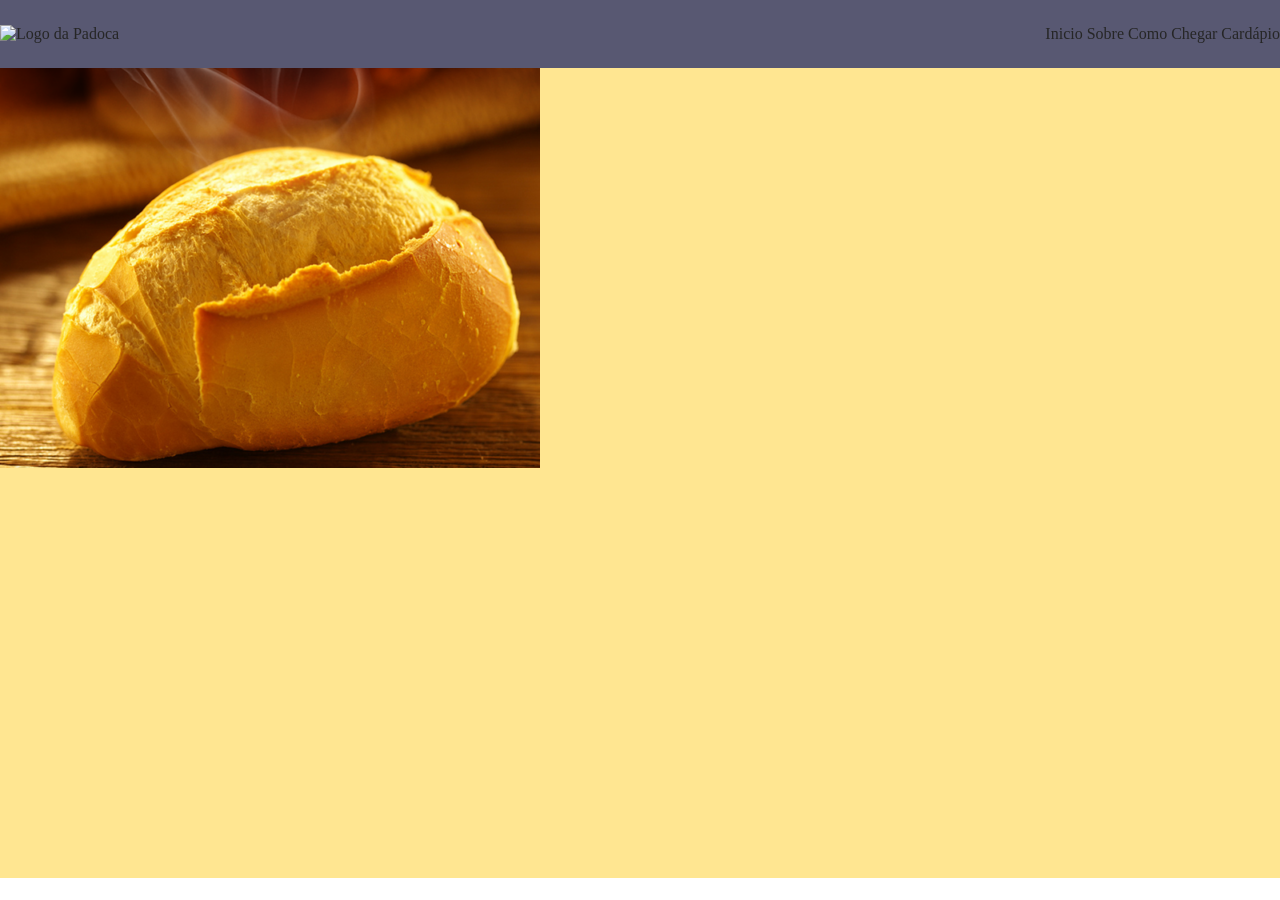
==== index.html @ 60c0a06d "terminar" ====
<!DOCTYPE html>
<html lang=" pt-BR">

<head>
<meta charset="UTF-8"/>
<meta name=""viewport
 content="wdth=device-width, initial-scale=1.0">
  <title>Padoca Mágica</title>
  <link rel="stylesheet" href=" ./css/home.css">
</head>

 <body>
    <header id="header" class="header">
        <img src="" alt="Logo da Padoca">

        <nav class="navigation">
            <a href="">Inicio</a>
            <a href="">Sobre</a>
            <a href="">Como Chegar</a>
            <a href="">Cardápio</a>
        </nav>
        
    
    </header>

    <main id="content" class="content">
        <section id="hero" class="hero">
            <img src="./assets/img/heroImage.png" alt="Pão quentinho">
            <svg><use href="./assets/icons/seta.svg"></use></svg>
        </section>
        
    </main>
 </body>
</html>
---- css/home.css ----
@import url(layout.css);

.hero {
    background-color: var(--cor-alternativa);

    height: 90vh;
}
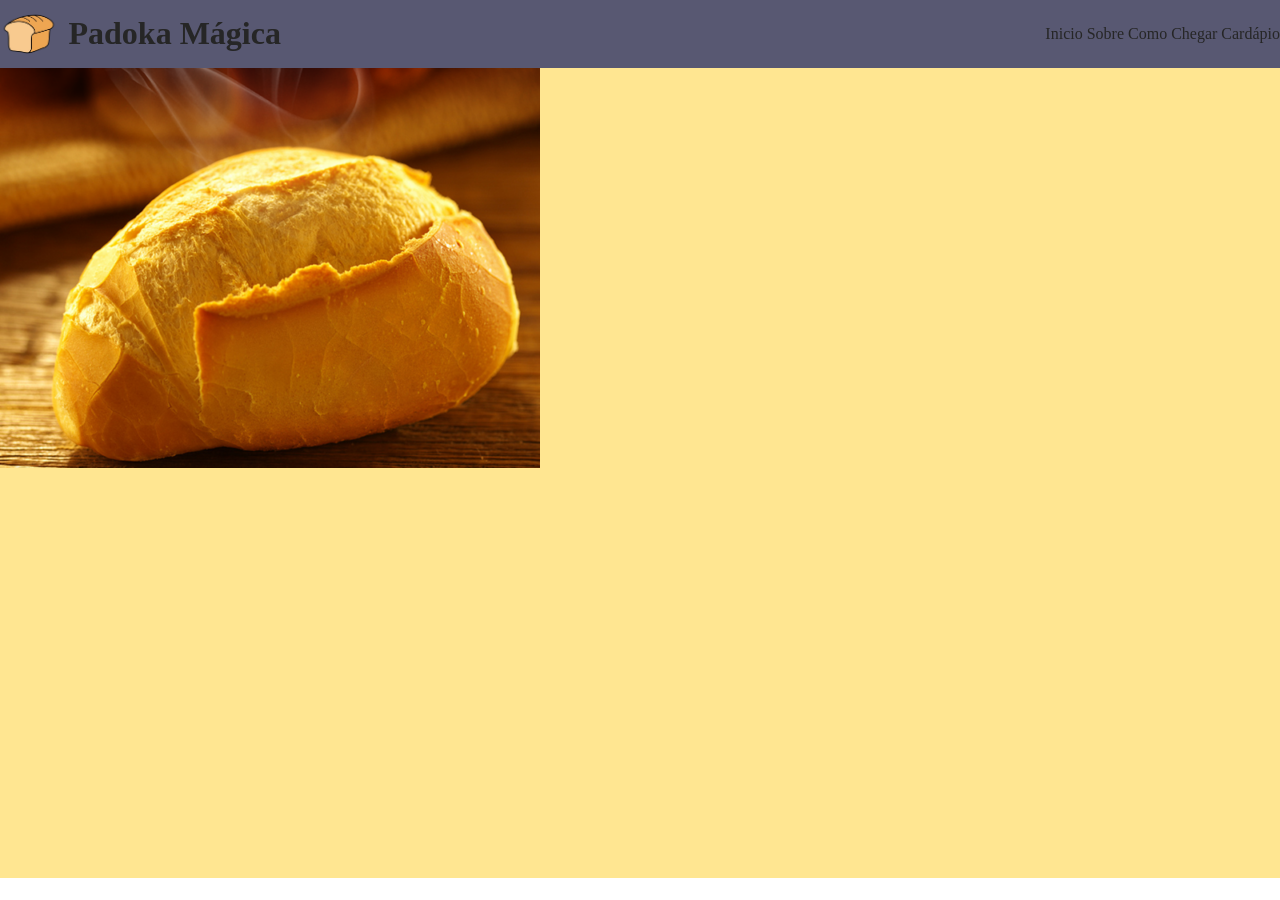
==== commit 1728927b: "terminar" ====
--- a/index.html
+++ b/index.html
@@ -1,3 +1,4 @@
+
 <!DOCTYPE html>
 <html lang=" pt-BR">
 
@@ -11,7 +12,11 @@
 
  <body>
     <header id="header" class="header">
-        <img src="" alt="Logo da Padoca">
+        <div class="logoContainer">
+
+            <img src="./assets/img/LogoImage.png" alt="Logo da padoca">
+            <h1>Padoka Mágica</h1>
+        </div>
 
         <nav class="navigation">
             <a href="">Inicio</a>
@@ -23,7 +28,7 @@
     
     </header>
 
-    <main id="content" class="content">
+    <main id="content">
         <section id="hero" class="hero">
             <img src="./assets/img/heroImage.png" alt="Pão quentinho">
             <svg><use href="./assets/icons/seta.svg"></use></svg>
@@ -31,4 +36,4 @@
         
     </main>
  </body>
-</html>
+</html>
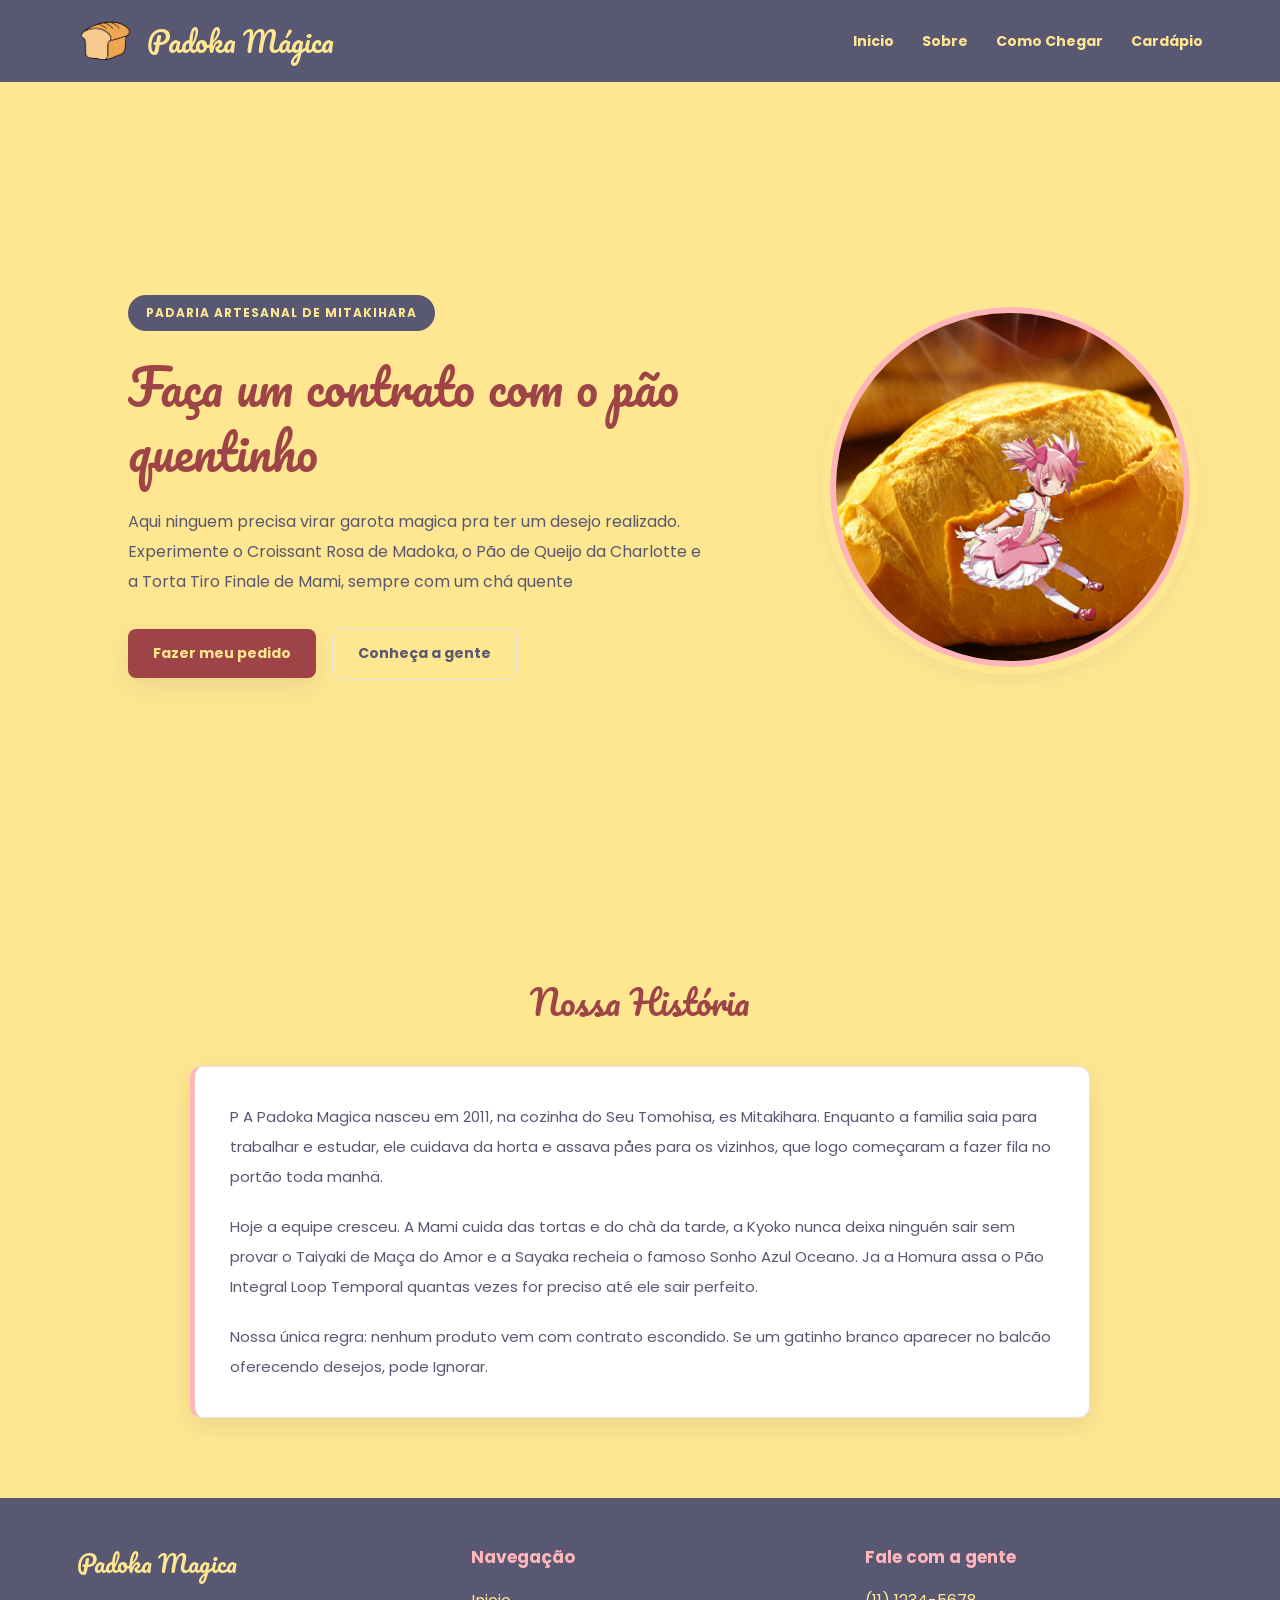
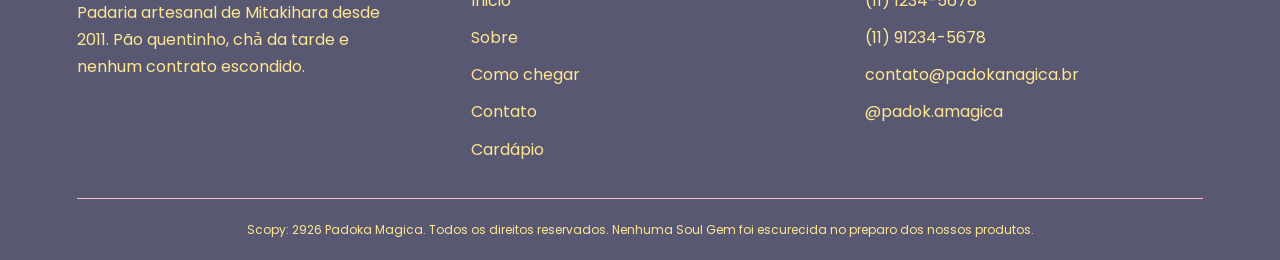
==== commit 19c9303e: "finalizando" ====
--- a/index.html
+++ b/index.html
@@ -1,39 +1,111 @@
 
 <!DOCTYPE html>
 <html lang=" pt-BR">
-
+ 
 <head>
-<meta charset="UTF-8"/>
-<meta name=""viewport
- content="wdth=device-width, initial-scale=1.0">
-  <title>Padoca Mágica</title>
-  <link rel="stylesheet" href=" ./css/home.css">
+    <meta charset="UTF-8" />
+    <meta name="" viewport content="wdth=device-width, initial-scale=1.0">
+    <title>Padoca Mágica</title>
+    <link rel="stylesheet" href=" ./css/home.css">
 </head>
-
- <body>
+ 
+<body>
     <header id="header" class="header">
         <div class="logoContainer">
-
+ 
             <img src="./assets/img/LogoImage.png" alt="Logo da padoca">
             <h1>Padoka Mágica</h1>
         </div>
-
+ 
         <nav class="navigation">
             <a href="">Inicio</a>
             <a href="">Sobre</a>
             <a href="">Como Chegar</a>
             <a href="">Cardápio</a>
         </nav>
-        
-    
+ 
+ 
     </header>
+ 
+    <main id="content">
 
-    <main id="content">
         <section id="hero" class="hero">
-            <img src="./assets/img/heroImage.png" alt="Pão quentinho">
-            <svg><use href="./assets/icons/seta.svg"></use></svg>
+            <div class="heroTexto">
+                <p class="heroTag">Padaria artesanal de Mitakihara</p>
+                <h1 class="heroTitulo">Faça um contrato com o pão quentinho</h1>
+                <p>
+                    Aqui ninguem precisa virar garota magica pra ter um desejo realizado. Experimente o Croissant Rosa
+                    de Madoka, o Pão de Queijo da Charlotte e a Torta Tiro Finale de Mami, sempre com um chá quente
+                </p>
+                <div class="heroBotoes">
+                    <a href="#contato" class="botao">Fazer meu pedido</a>
+                    <a href="#historia" class="botaoSecundario">Conheça a gente
+                    </a>
+ 
+                </div>
+            </div>
+            <div class="heroImagem">
+                <img src="./assets/img/heroImage.png" alt="Pão" class="imagemPao">
+
+                <img src="./assets/img/Madoka.png" class="imagemSobreposta">
+            </div>
         </section>
-        
+ 
+        <section id="historia" class="historia">
+            <h2 class="titulosecao">Nossa História</h2>
+            <div class="historiaconteudo">
+                <div class="historiaTexto">
+                    P
+                    A Padoka Magica nasceu em 2011, na cozinha do Seu Tomohisa, es Mitakihara. Enquanto a familia saia
+                    para trabalhar e estudar, ele cuidava da horta e assava påes para os vizinhos, que logo começaram a
+                    fazer fila no portão toda manhä.
+                    </p>
+                    <p>
+                        Hoje a equipe cresceu. A Mami cuida das tortas e do chà da tarde, a Kyoko nunca deixa ninguén
+                        sair sem provar o Taiyaki de Maça do Amor e a Sayaka recheia o famoso Sonho Azul Oceano. Ja a
+                        Homura assa o Pão Integral Loop Temporal quantas vezes for preciso até ele sair perfeito.
+                    </p>
+                    <p>
+                        Nossa única regra: nenhum produto vem com contrato escondido. Se um gatinho branco aparecer no
+                        balcão oferecendo desejos, pode Ignorar.
+                    </p>
+                </div>
+            </div>
+        </section>
+ 
+        <footer id="footer" class="footer">
+            <div class="footerContainer">
+                <div class="footerColuna">
+                    <p class="footerLogo">Padoka Magica</p>
+                    Padaria artesanal de Mitakihara desde 2011. Pão quentinho, chả da tarde e nenhum contrato escondido.
+                    </p>
+                </div>
+                <div class="footerColuna">
+                    <h3>Navegação</h3>
+                    <a href="./index.html#hero">Inicio</a>
+                    <a href="./index.html#historia">Sobre</a>
+                    <a href="/index.html#comoChegar">Como chegar</a>
+                    <a href="/index.html#contato">Contato</a>
+                    <a href="">Cardápio</a>
+                </div>
+                <div class="footerColuna">
+                    <h3>Fale com a gente</h3>
+                    <p>(11) 1234-5678</p>
+                    <p>(11) 91234-5678</p>
+                    <p>contato@padokanagica.br</p>
+                    <p>@padok.amagica</p>
+                </div>
+            </div>
+            <div class="copyright">
+                Scopy: 2926 Padoka Magica. Todos os direitos reservados. Nenhuma Soul Gem foi escurecida no preparo dos
+                nossos produtos.
+                </p>
+            </div>
+        </footer>
+ 
+ 
     </main>
- </body>
-</html>+</body>
+ 
+</html>
+ 
--- a/css/home.css
+++ b/css/home.css
@@ -1,7 +1,192 @@
-@import url(layout.css);
-
+ 
+@import url('./layout.css');
+ 
+/* DESTAQUE PRINCIPAL */
 .hero {
-    background-color: var(--cor-alternativa);
-
-    height: 90vh;
-}+    min-height: 90vh;
+    padding: 80px 10%;
+    background-color: var(--cor-amarela);
+ 
+    display: flex;
+    align-items: center;
+    justify-content: flex-start;
+ 
+    position: relative;
+    overflow: hidden;
+}
+ 
+/* DETALHE DECORATIVO */
+.heroImagem {
+    position: absolute;
+    width: 360px;
+    height: 360px;
+ 
+    right: 7%;
+    top: 50%;
+    transform: translateY(-50%);
+ 
+    border: 6px solid var(--cor-rosa);
+    outline: 8px solid var(--cor-amarela);
+    border-radius: 50%;
+ 
+    background-color: var(--cor-branca);
+    box-shadow: var(--sombra);
+}
+ 
+/* IMAGEM DO PÃO */
+.imagemPao {
+    width: 100%;
+    height: 100%;
+ 
+    object-fit: cover;
+    border-radius: 50%;
+}
+ 
+/* IMAGEM POR CIMA DO PÃO */
+.imagemSobreposta {
+    position: absolute;
+ 
+    width: 150px;
+    height: auto;
+ 
+    right: 80px;
+    bottom: 40px;
+ 
+    object-fit: contain;
+    z-index: 2;
+}
+ 
+.heroTexto {
+    width: 60%;
+    max-width: 680px;
+    position: relative;
+    z-index: 1;
+}
+ 
+.heroTag {
+    display: inline-block;
+    margin-bottom: 24px;
+    padding: 9px 18px;
+ 
+    background-color: var(--cor-azul);
+    color: var(--cor-branca);
+ 
+    border-radius: 30px;
+    font-size: 12px;
+    font-weight: bold;
+    letter-spacing: 1px;
+    text-transform: uppercase;
+}
+ 
+.heroTitulo {
+    margin-bottom: 22px;
+    color: var(--cor-vermelho);
+ 
+    font-family: "Fonte Titulo", cursive;
+    font-size: 48px;
+    font-weight: normal;
+    line-height: 1.35;
+}
+ 
+.heroTexto > p:not(.heroTag) {
+    max-width: 580px;
+    margin-bottom: 30px;
+ 
+    color: var(--cor-principal);
+    font-size: 16px;
+    line-height: 1.9;
+}
+ 
+/* BOTÕES */
+.heroBotoes {
+    display: flex;
+    align-items: center;
+    gap: 16px;
+    flex-wrap: wrap;
+}
+ 
+.botao,
+.botaoSecundario {
+    display: inline-block;
+    padding: 14px 25px;
+    border-radius: 8px;
+ 
+    font-family: "Fonte Corpo", sans-serif;
+    font-size: 14px;
+    font-weight: bold;
+    text-decoration: none;
+ 
+    transition:
+        background-color 0.3s ease,
+        color 0.3s ease,
+        transform 0.3s ease,
+        box-shadow 0.3s ease;
+}
+ 
+.botao {
+    background-color: var(--cor-vermelho);
+    color: var(--cor-branca);
+    box-shadow: var(--sombra);
+}
+ 
+.botao:hover {
+    background-color: var(--cor-principal);
+    transform: translateY(-3px);
+}
+ 
+.botaoSecundario {
+    background-color: var(--cor-branca);
+    color: var(--cor-principal);
+    border: 1px solid var(--borda);
+}
+ 
+.botaoSecundario:hover {
+    background-color: var(--cor-rosa);
+    color: var(--cor-principal);
+    transform: translateY(-3px);
+}
+ 
+/* HISTÓRIA */
+.historia {
+    padding: 80px 10%;
+    background-color: var(--cor-branca);
+}
+ 
+.titulosecao {
+    margin-bottom: 35px;
+    color: var(--cor-vermelho);
+ 
+    font-family: "Fonte Titulo", cursive;
+    font-size: 34px;
+    font-weight: normal;
+    text-align: center;
+}
+ 
+.historiaconteudo {
+    max-width: 900px;
+    margin: 0 auto;
+    padding: 35px;
+ 
+    background-color: #FFFFFF;
+    border: 1px solid var(--borda);
+    border-left: 5px solid var(--cor-rosa);
+    border-radius: 12px;
+ 
+    box-shadow: var(--sombra);
+}
+ 
+.historiaTexto {
+    color: var(--texto-principal);
+    font-size: 15px;
+    line-height: 2;
+}
+ 
+.historiaTexto p {
+    margin-bottom: 20px;
+}
+ 
+.historiaTexto p:last-child {
+    margin-bottom: 0;
+}
+ 
+ 
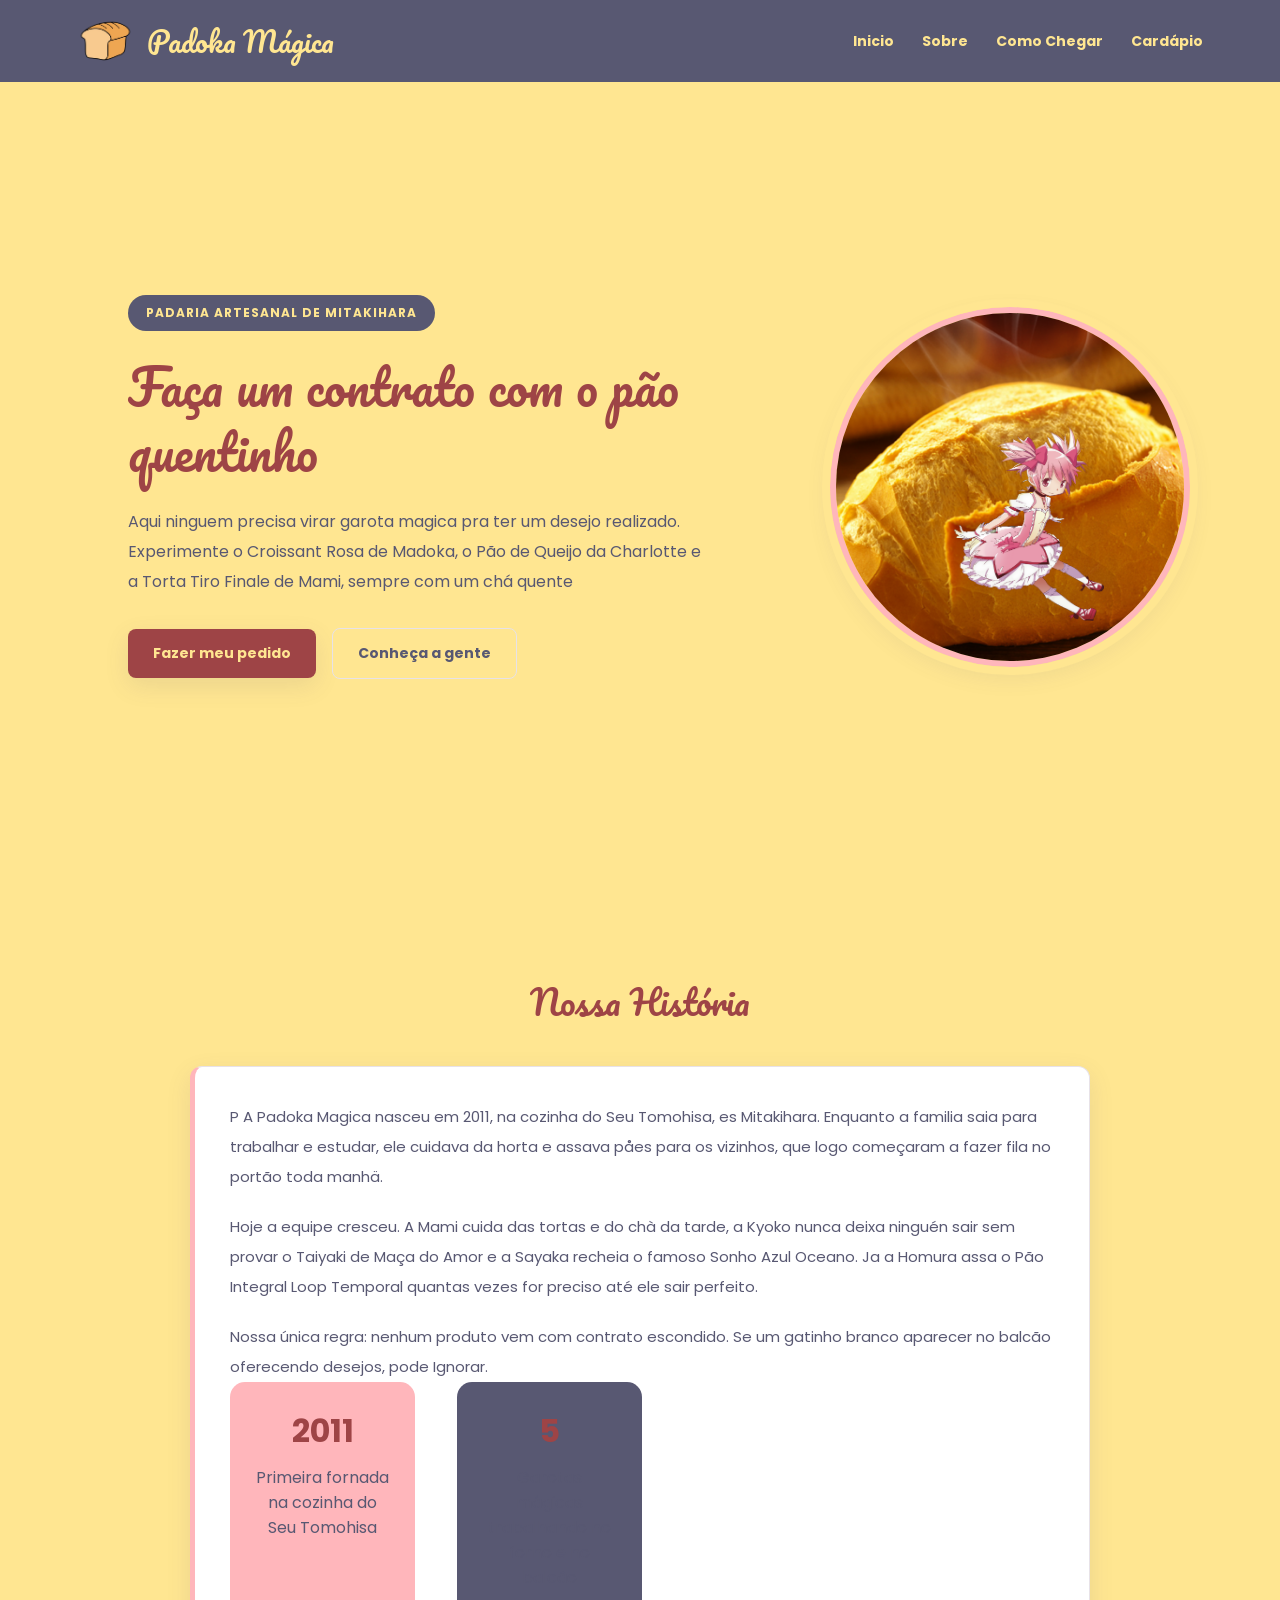
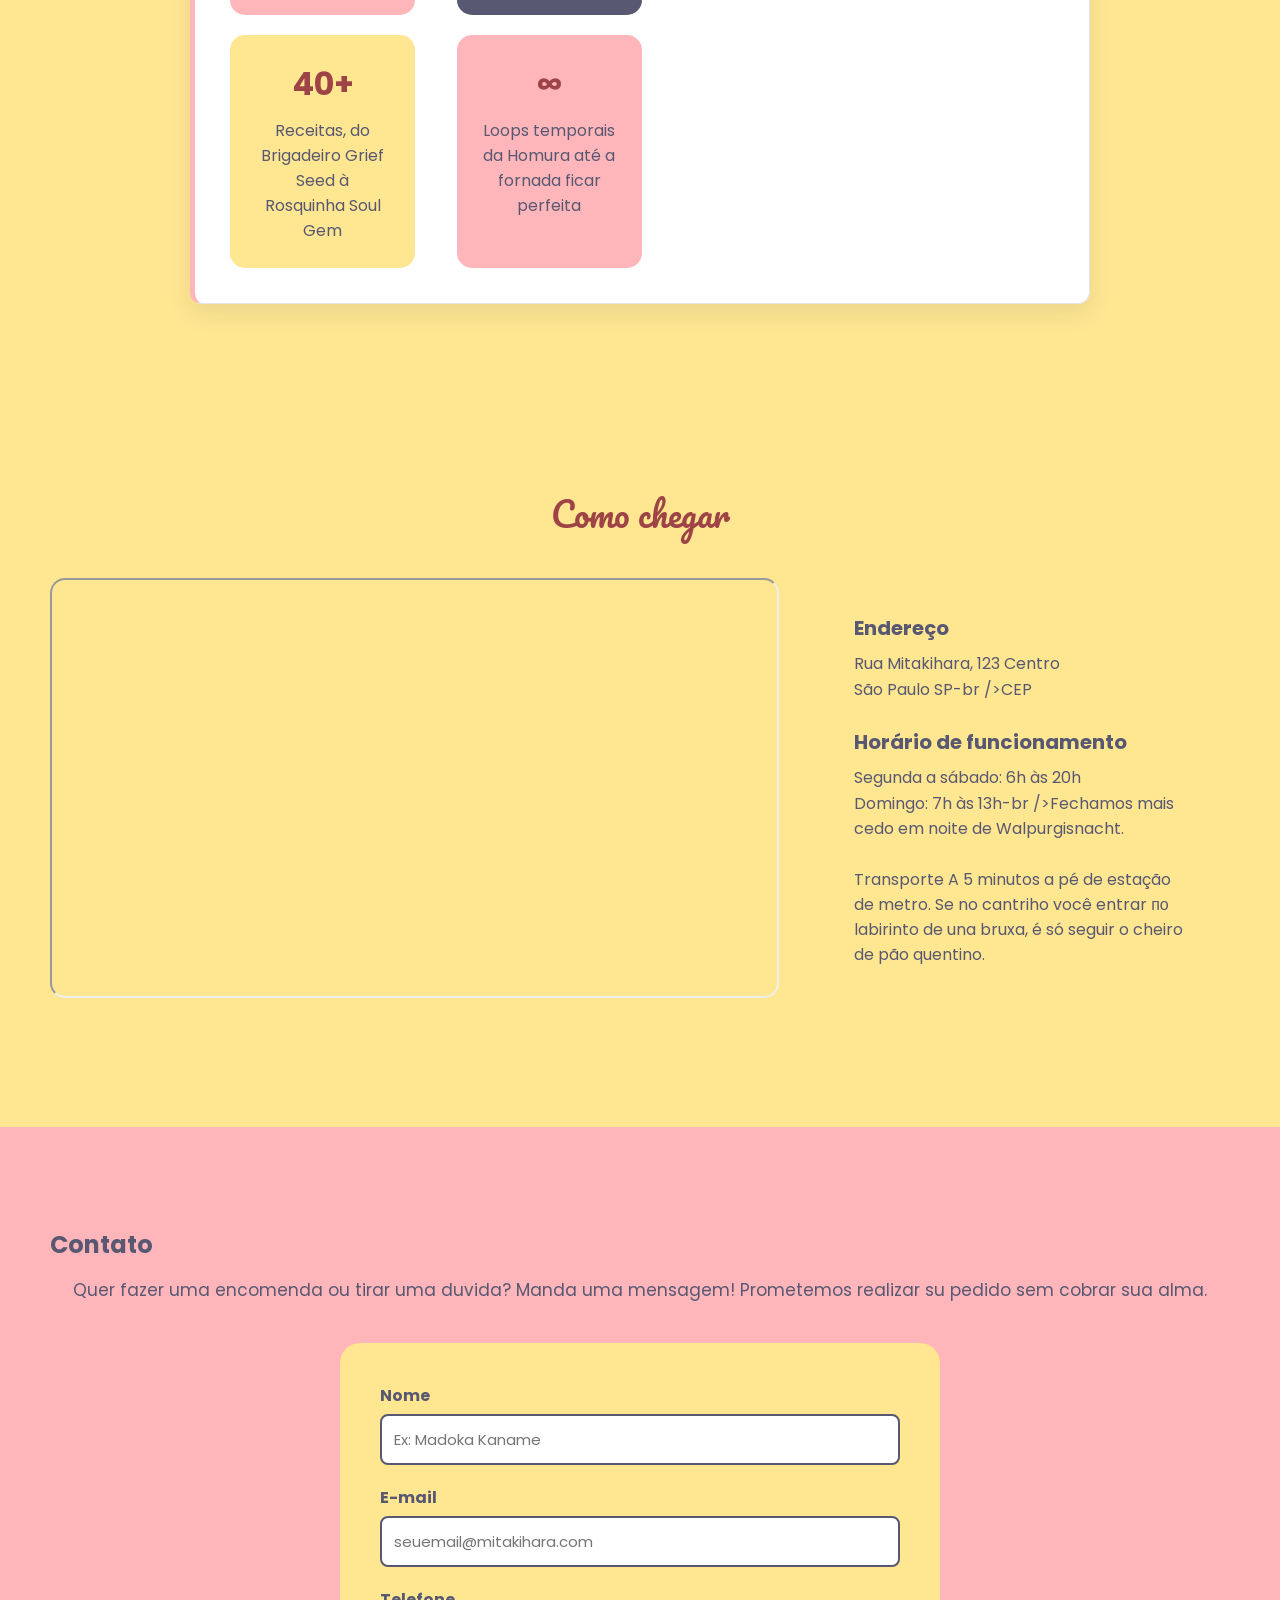
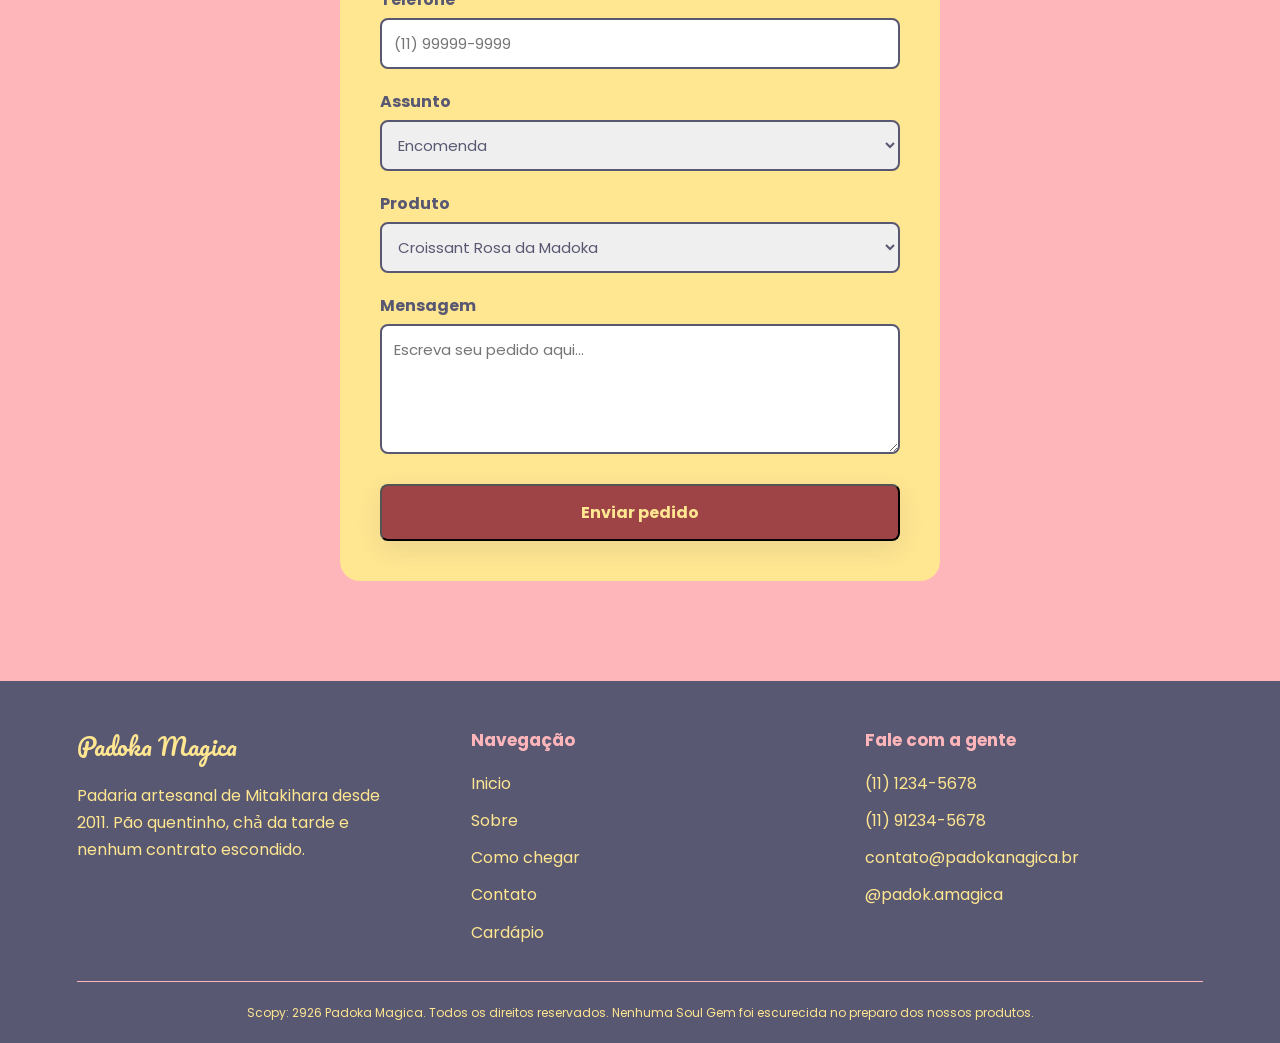
==== commit fa9c94ba: "Cardapio" ====
--- a/index.html
+++ b/index.html
@@ -1,32 +1,31 @@
-
 <!DOCTYPE html>
 <html lang=" pt-BR">
- 
+
 <head>
     <meta charset="UTF-8" />
     <meta name="" viewport content="wdth=device-width, initial-scale=1.0">
     <title>Padoca Mágica</title>
     <link rel="stylesheet" href=" ./css/home.css">
 </head>
- 
+
 <body>
     <header id="header" class="header">
         <div class="logoContainer">
- 
+
             <img src="./assets/img/LogoImage.png" alt="Logo da padoca">
             <h1>Padoka Mágica</h1>
         </div>
- 
+
         <nav class="navigation">
             <a href="">Inicio</a>
             <a href="">Sobre</a>
             <a href="">Como Chegar</a>
             <a href="">Cardápio</a>
         </nav>
- 
- 
+
+
     </header>
- 
+
     <main id="content">
 
         <section id="hero" class="hero">
@@ -41,7 +40,7 @@
                     <a href="#contato" class="botao">Fazer meu pedido</a>
                     <a href="#historia" class="botaoSecundario">Conheça a gente
                     </a>
- 
+
                 </div>
             </div>
             <div class="heroImagem">
@@ -50,7 +49,7 @@
                 <img src="./assets/img/Madoka.png" class="imagemSobreposta">
             </div>
         </section>
- 
+
         <section id="historia" class="historia">
             <h2 class="titulosecao">Nossa História</h2>
             <div class="historiaconteudo">
@@ -70,42 +69,152 @@
                         balcão oferecendo desejos, pode Ignorar.
                     </p>
                 </div>
-            </div>
-        </section>
- 
-        <footer id="footer" class="footer">
-            <div class="footerContainer">
-                <div class="footerColuna">
-                    <p class="footerLogo">Padoka Magica</p>
-                    Padaria artesanal de Mitakihara desde 2011. Pão quentinho, chả da tarde e nenhum contrato escondido.
-                    </p>
+                   <div class="historiaCards">
+                    <div class="card">
+                        <span class="cardNumero">2011</span>
+                        <p>Primeira fornada na cozinha do Seu Tomohisa</p>
+                    </div>
+ 
+                    <div class="card cardAzul">
+                        <span class="cardNumero">5</span>
+                        <p>Garotas mágicas trabalhando no forno e no balcão</p>
+                    </div>
+ 
+                    <div class="card cardAmarelo">
+                        <span class="cardNumero">40+</span>
+                        <p>Receitas, do Brigadeiro Grief Seed à Rosquinha Soul Gem</p>
+                    </div>
+ 
+                    <div class="card">
+                        <span class="cardNumero">&infin;</span>
+                        <p>Loops temporais da Homura até a fornada ficar perfeita</p>
+                    </div>
+ 
+            </div>
+        </section>
+        <section id="comoChegar" class="comoChegar">
+            <h2 class="titulosecao">Como chegar</h2>
+            <div class="comoChegarConteudo">
+                <div class="mapa">
+                    <iframe
+                        src="https://maps.google.com/maps?q=Pra%C3%A7a%20da%20S%C3%A9%2C%20S%C3%A3o%20Paulo&z=15&output=embed"
+                        loading="lazy" title="Mapa da Padoka Magica"></iframe>
+                    </div>
+                    <div class=" infoEndereco">
+                        <h3>Endereço</h3>
+                        <p>
+                            Rua Mitakihara, 123 Centro<br />São Paulo SP-br />CEP
+                        </p>
+                        <h3>Horário de funcionamento</h3>
+                        <p>
+                            Segunda a sábado: 6h às 20h<br />Domingo: 7h às 13h-br />Fechamos
+                            mais cedo em noite de Walpurgisnacht.
+                        </p <h3>Transporte</h3>
+                        A 5 minutos a pé de estação de metro. Se no cantriho você entrar по labirinto de una bruxa, é só
+                        seguir o cheiro de pão quentino.
+                        </p>
                 </div>
-                <div class="footerColuna">
-                    <h3>Navegação</h3>
-                    <a href="./index.html#hero">Inicio</a>
-                    <a href="./index.html#historia">Sobre</a>
-                    <a href="/index.html#comoChegar">Como chegar</a>
-                    <a href="/index.html#contato">Contato</a>
-                    <a href="">Cardápio</a>
-                </div>
-                <div class="footerColuna">
-                    <h3>Fale com a gente</h3>
-                    <p>(11) 1234-5678</p>
-                    <p>(11) 91234-5678</p>
-                    <p>contato@padokanagica.br</p>
-                    <p>@padok.amagica</p>
-                </div>
-            </div>
-            <div class="copyright">
-                Scopy: 2926 Padoka Magica. Todos os direitos reservados. Nenhuma Soul Gem foi escurecida no preparo dos
-                nossos produtos.
+            </div>
+        </section>
+        <section ide="contato" class="contato">
+            <h2 class="tituloSecao">Contato</h2>
+            <p class="contatoTexto">
+                Quer fazer uma encomenda ou tirar uma duvida? Manda uma mensagem!
+                Prometemos realizar su pedido sem cobrar sua alma.
+            </p>
+
+            <form id="forContato" class="formulario" action="#">
+                <label for="nome">Nome</label>
+                <input
+                type="text"
+                name="nome"
+                placeholder="Ex: Madoka Kaname"
+                required />
+
+                <label for="email"> E-mail</label>
+                <input
+                type="email"
+                id="email"
+                name="email"
+                placeholder="seuemail@mitakihara.com"
+                required />
+
+                <label fora="telefone">Telefone</label>
+                <input
+                type="tel"
+                id="telefone"
+                name="telefone"
+                placeholder="(11) 99999-9999" />
+
+                  <label for="assunto">Assunto</label>
+                <select id="assunto" name="assunto">
+                    <option value="encomenda">Encomenda</option>
+                    <option value="duvida">Dúvida</option>
+                    <option value="elogio">Elogio</option>
+                    <option value="desejo">Fazer um desejo (não recomendamos)</option>
+                </select>
+ 
+                <label for="produto">Produto</label>
+                <select id="produto" name="produto">
+                    <option value="croissant">Croissant Rosa da Madoka</option>
+                    <option value="paoQueijo">Pão de Queijo da Charlotte</option>
+                    <option value="torta">Torta Tiro Finale da Mami</option>
+                    <option value="taiyaki">Taiyaki de Maçã do Amor da Kyoko</option>
+                    <option value="sonho">Sonho Azul Oceano da Sayaka</option>
+                    <option value="integral">Pão Integral Loop Temporal da Homura</option>
+                    <option value="rosquinha">Rosquinha Soul Gem</option>
+                    <option value="brigadeiro">Brigadeiro Grief Seed</option>
+                    <option value="cafe">Café Walpurgisnacht (extra forte)</option>
+                </select>
+ 
+                <label for="mensagem">Mensagem</label>
+                <textarea
+                id="mensagem"
+                name="mensagem"
+                placeholder="Escreva seu pedido aqui..."
+                required></textarea>
+ 
+                <button type="submit" class="botao botaoEnviar">Enviar pedido</button>
+ 
+            </form>
+            </section>
+            
+
+        </section>
+    </main>
+    <footer id="footer" class="footer">
+        <div class="footerContainer">
+            <div class="footerColuna">
+                <p class="footerLogo">Padoka Magica</p>
+                Padaria artesanal de Mitakihara desde 2011. Pão quentinho, chả da tarde e nenhum contrato escondido.
                 </p>
             </div>
-        </footer>
- 
- 
-    </main>
+            <div class="footerColuna">
+                <h3>Navegação</h3>
+                <a href="./index.html#hero">Inicio</a>
+                <a href="./index.html#historia">Sobre</a>
+                <a href="/index.html#comoChegar">Como chegar</a>
+                <a href="/index.html#contato">Contato</a>
+                <a href="">Cardápio</a>
+            </div>
+            <div class="footerColuna">
+                <h3>Fale com a gente</h3>
+                <p>(11) 1234-5678</p>
+                <p>(11) 91234-5678</p>
+                <p>contato@padokanagica.br</p>
+                <p>@padok.amagica</p>
+            </div>
+        </div>
+        <div class="copyright">
+            Scopy: 2926 Padoka Magica. Todos os direitos reservados. Nenhuma Soul Gem foi escurecida no preparo dos
+            nossos produtos.
+            </p>
+        </div>
+
+    </footer>
+    
+
+
 </body>
- 
-</html>
- +
+</html>
--- a/css/home.css
+++ b/css/home.css
@@ -188,5 +188,199 @@
 .historiaTexto p:last-child {
     margin-bottom: 0;
 }
- 
- +.historiaCards {
+width: 50%;
+display: flex;
+flex-wrap: wrap;
+justify-content: space-between;
+gap: 20px;
+}
+ 
+.card {
+width: 45%;
+padding: 25px;
+background-color: var(--cor-rosa);
+border-radius: 15px;
+text-align: center;
+transition: 300ms;
+}
+ 
+.card:hover {
+transform: scale(1.05);
+}
+ 
+.cardNumero {
+display: block;
+margin-bottom: 10px;
+font-size: 32px;
+font-weight: bold;
+color: var(--cor-vermelho);
+}
+ 
+.cardAzul {
+background-color: var(--cor-azul);
+}
+ 
+.cardAmarelo {
+background-color: var(--cor-amarela);
+}
+ 
+ 
+ .comoChegar {
+padding: 100px 50px;
+background-color: var(cor-azul);
+ }
+.comoChegarConteudo{
+display: flex;
+gap: 40px;
+}
+.mapa{
+width: 90%;
+}
+.mapa iframe {
+display: block;
+width: 100%;
+height: 420px;
+border: 5px solid var(-cor-branca);
+border-radius: 15px;
+}
+.infoEndereco {
+width: 48%;
+padding: 35px;
+background-color: var(--cor-branca);
+border-radius: 15px;
+}
+.infoEndereco h3{
+margin-bottom: 8px;
+font-size: 20px;
+color: (var-cor-vermelho);
+}
+.infoEndereco p {
+margin-bottom: 25px;
+Line-height: 1.6;
+}
+
+.contato{
+    padding: 100px 50px;
+    background-color: var(--cor-rosa);
+}
+
+.contato .tituloSecao {
+    margin-bottom: 15px;
+}
+
+.contatoTexto {
+    margin-bottom: 40px;
+    font-size: 17px;
+    text-align: center;
+}
+
+.formulario {
+    display: flex;
+    flex-direction: column;
+
+    max-width: 600px;
+    margin: 0 auto;
+    padding: 40px;
+
+    background-color: var(--cor-branca);
+    border-radius: 20px;
+    box-shadow: 0px 10px 30px rgba(158, 68, 70, 0 ,2);
+}
+
+.formulario label {
+    margin-bottom: 6px;
+    font-weight: bold;
+}
+
+.formulario input,
+.formulario select,
+.formulario textarea {
+    margin-bottom: 20px;
+    padding: 12px;
+
+    border: 2px solid var(--cor-azul);
+    border-radius: 8px;
+
+    font-family: inherit;
+    font-size: 15px;
+    color: var(--cor-roxa)
+}
+
+.formulario input:focus,
+.formulario select:focus,
+.formulario textarea:focus{
+    outline: none;
+    border-color: var(--cor-vermelho);
+}
+
+.formulario textarea {
+    height: 130px;
+    resize: vertical;
+}
+
+.botaoEnviar{
+    margin-top: 10px;
+    font-family: inherit;
+    font-size: 16px;
+    cursor: pointer;
+} 
+
+@media (max-width: 768px) {
+    .hero {
+        flex-direction: column;
+        padding: 190px 20px 60px;
+    }
+ 
+    .heroTexto,
+    .heroImagem {
+        width: 100%;
+    }
+ 
+    .heroTexto {
+        text-align: center;
+    }
+ 
+    .heroTag {
+        margin: 0 auto 20px;
+    }
+ 
+    .heroTitulo {
+        font-size: 38px;
+    }
+ 
+    .botaoSecundario {
+        margin-left: 0;
+        margin-top: 10px;
+    }
+ 
+    .circulo {
+        width: 250px;
+        height: 250px;
+        margin-top: 40px;
+    }
+ 
+    .selo {
+        width: 85px;
+        height: 85px;
+        right: 20px;
+        font-size: 14px;
+    }
+ 
+    .comoChegar {
+        padding: 100px 50px;
+        background-color: var(--cor-azul);
+    }
+ 
+    .comoChegarConteudo {
+        display: flex;
+        gap: 40px;
+    }
+ 
+    .mapa {
+        width: 60%;
+    }
+}
+ 
+
+
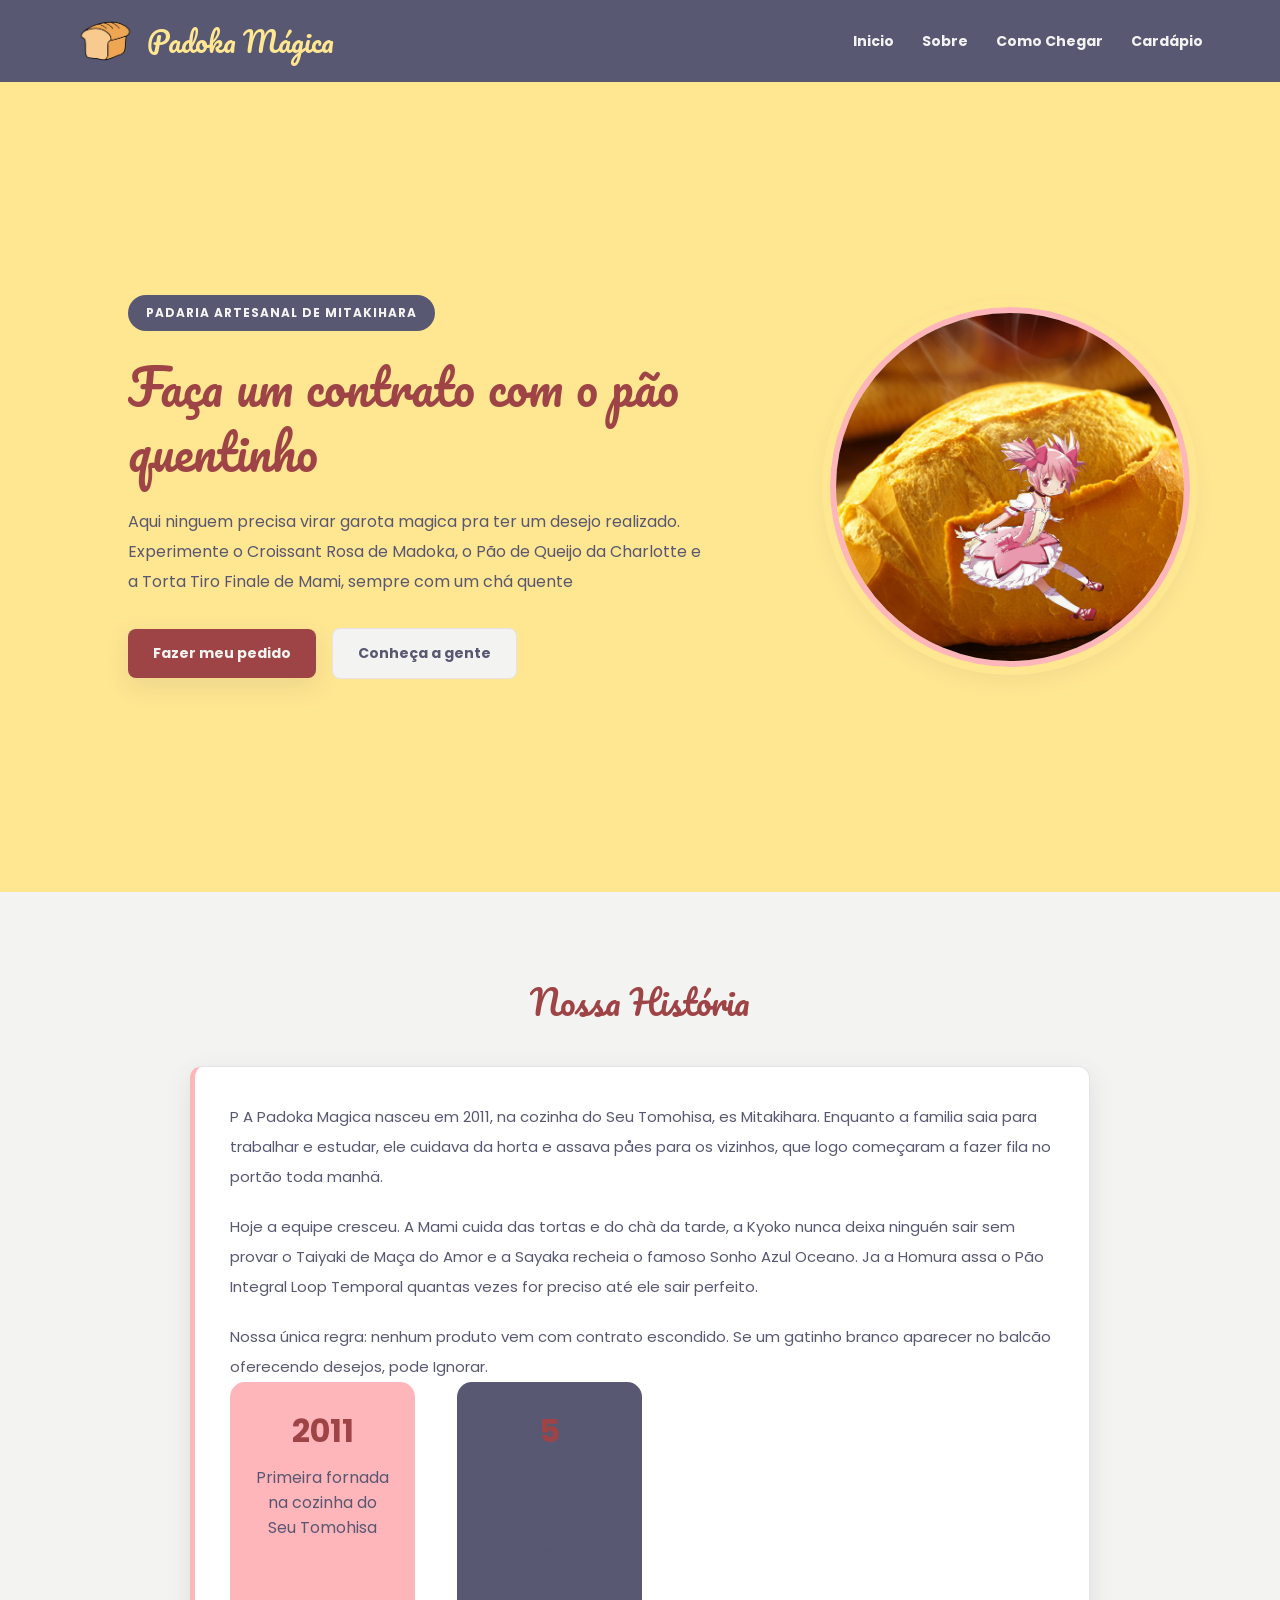
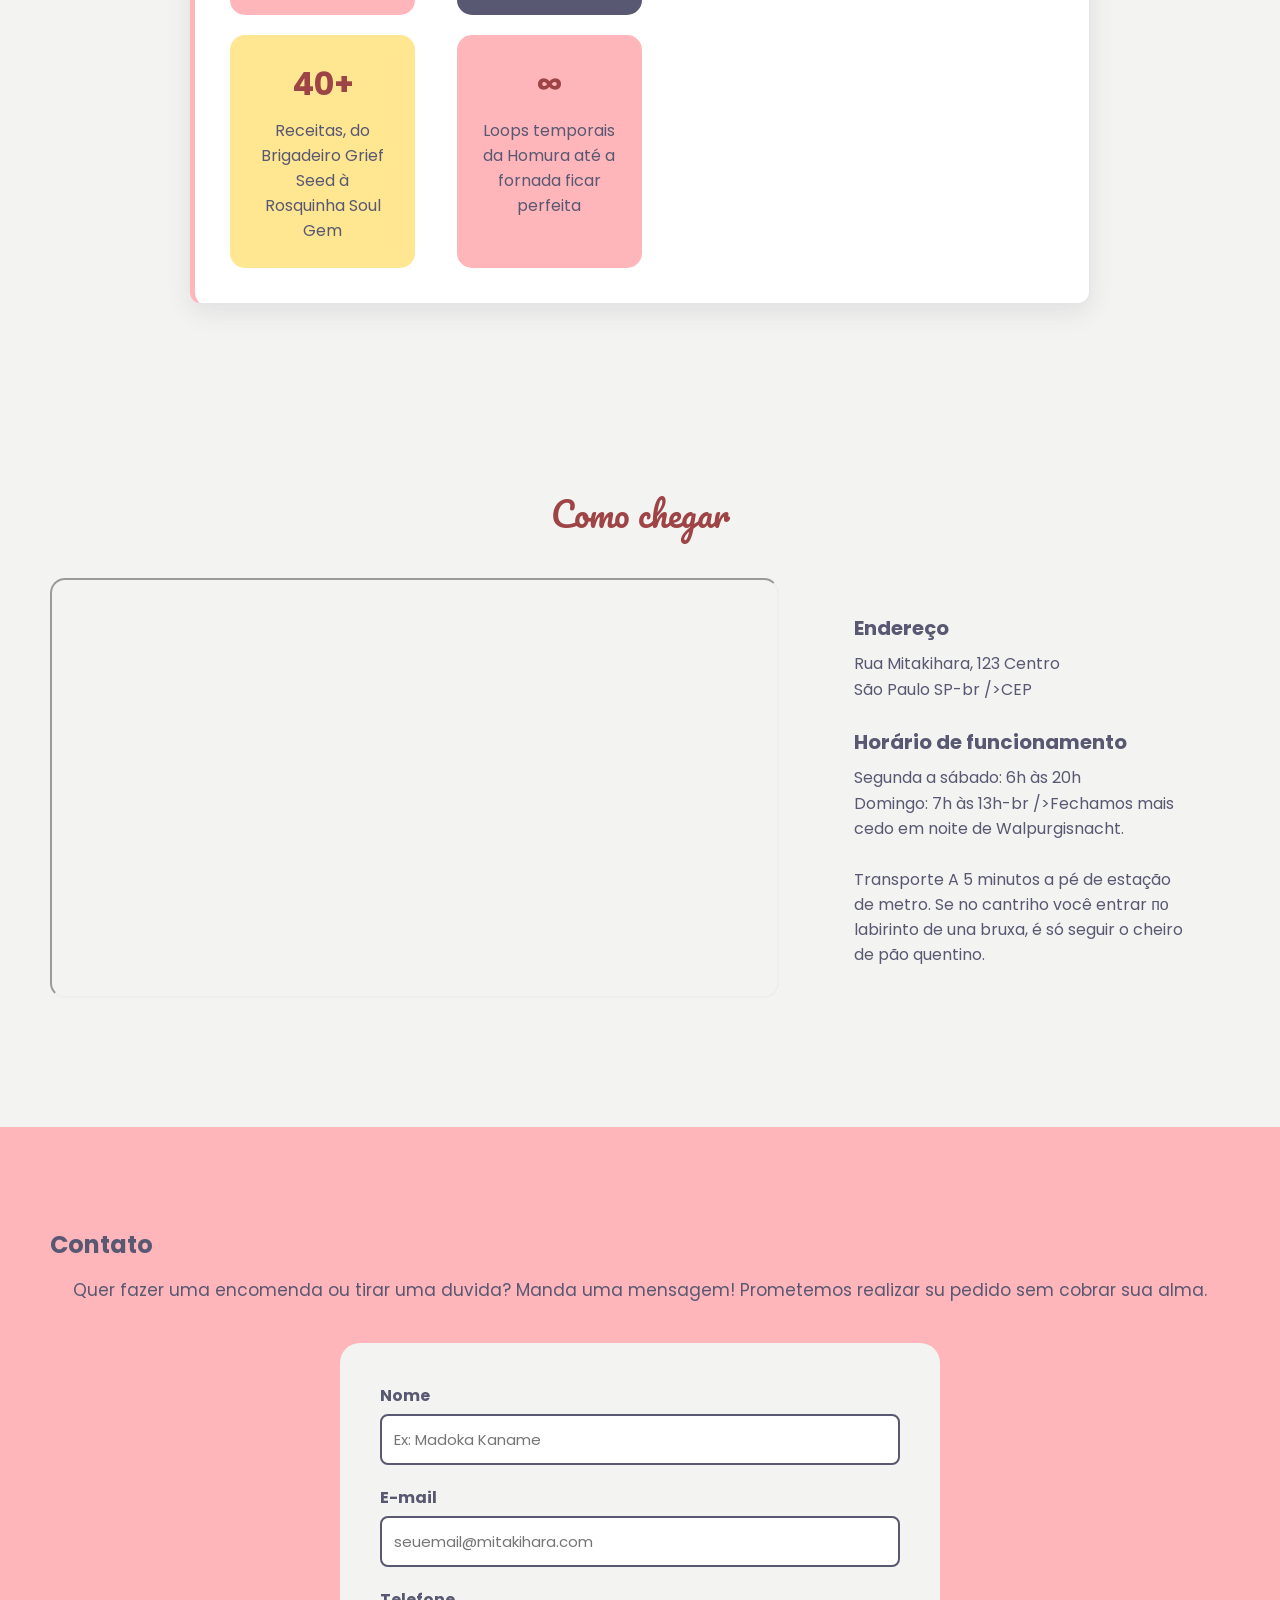
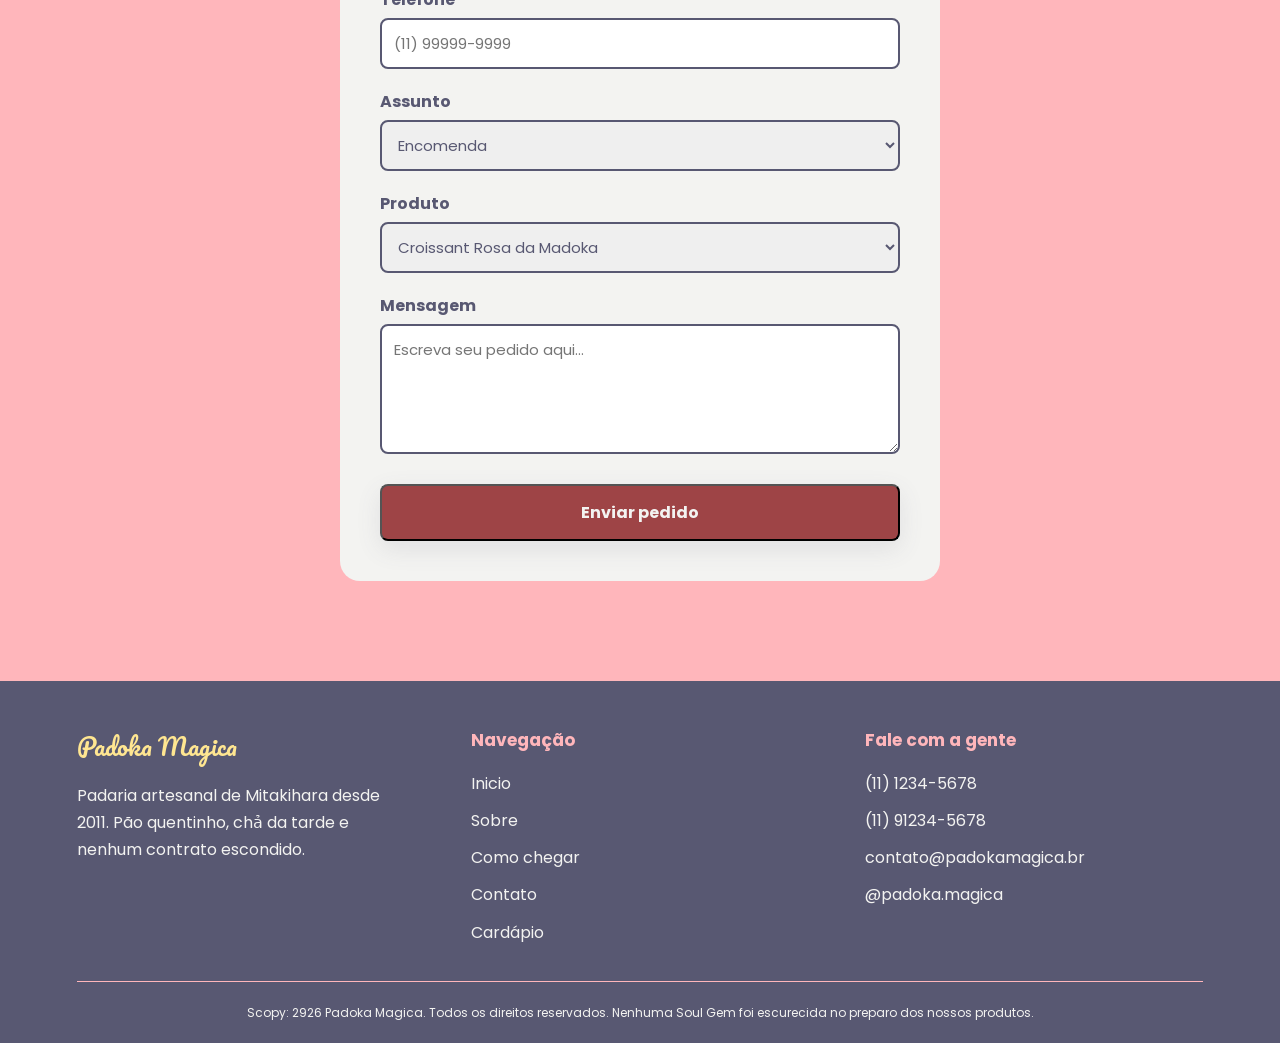
==== commit 4ad3fe61: "padoka" ====
--- a/index.html
+++ b/index.html
@@ -17,10 +17,10 @@
         </div>
 
         <nav class="navigation">
-            <a href="">Inicio</a>
-            <a href="">Sobre</a>
-            <a href="">Como Chegar</a>
-            <a href="">Cardápio</a>
+            <a href="#Inicio">Inicio</a>
+            <a href="#Sobre">Sobre</a>
+            <a href="#Como Chegar">Como Chegar</a>
+            <a href="cardapio.html">Cardápio</a>
         </nav>
 
 
@@ -201,8 +201,8 @@
                 <h3>Fale com a gente</h3>
                 <p>(11) 1234-5678</p>
                 <p>(11) 91234-5678</p>
-                <p>contato@padokanagica.br</p>
-                <p>@padok.amagica</p>
+                <p>contato@padokamagica.br</p>
+                <p>@padoka.magica</p>
             </div>
         </div>
         <div class="copyright">
